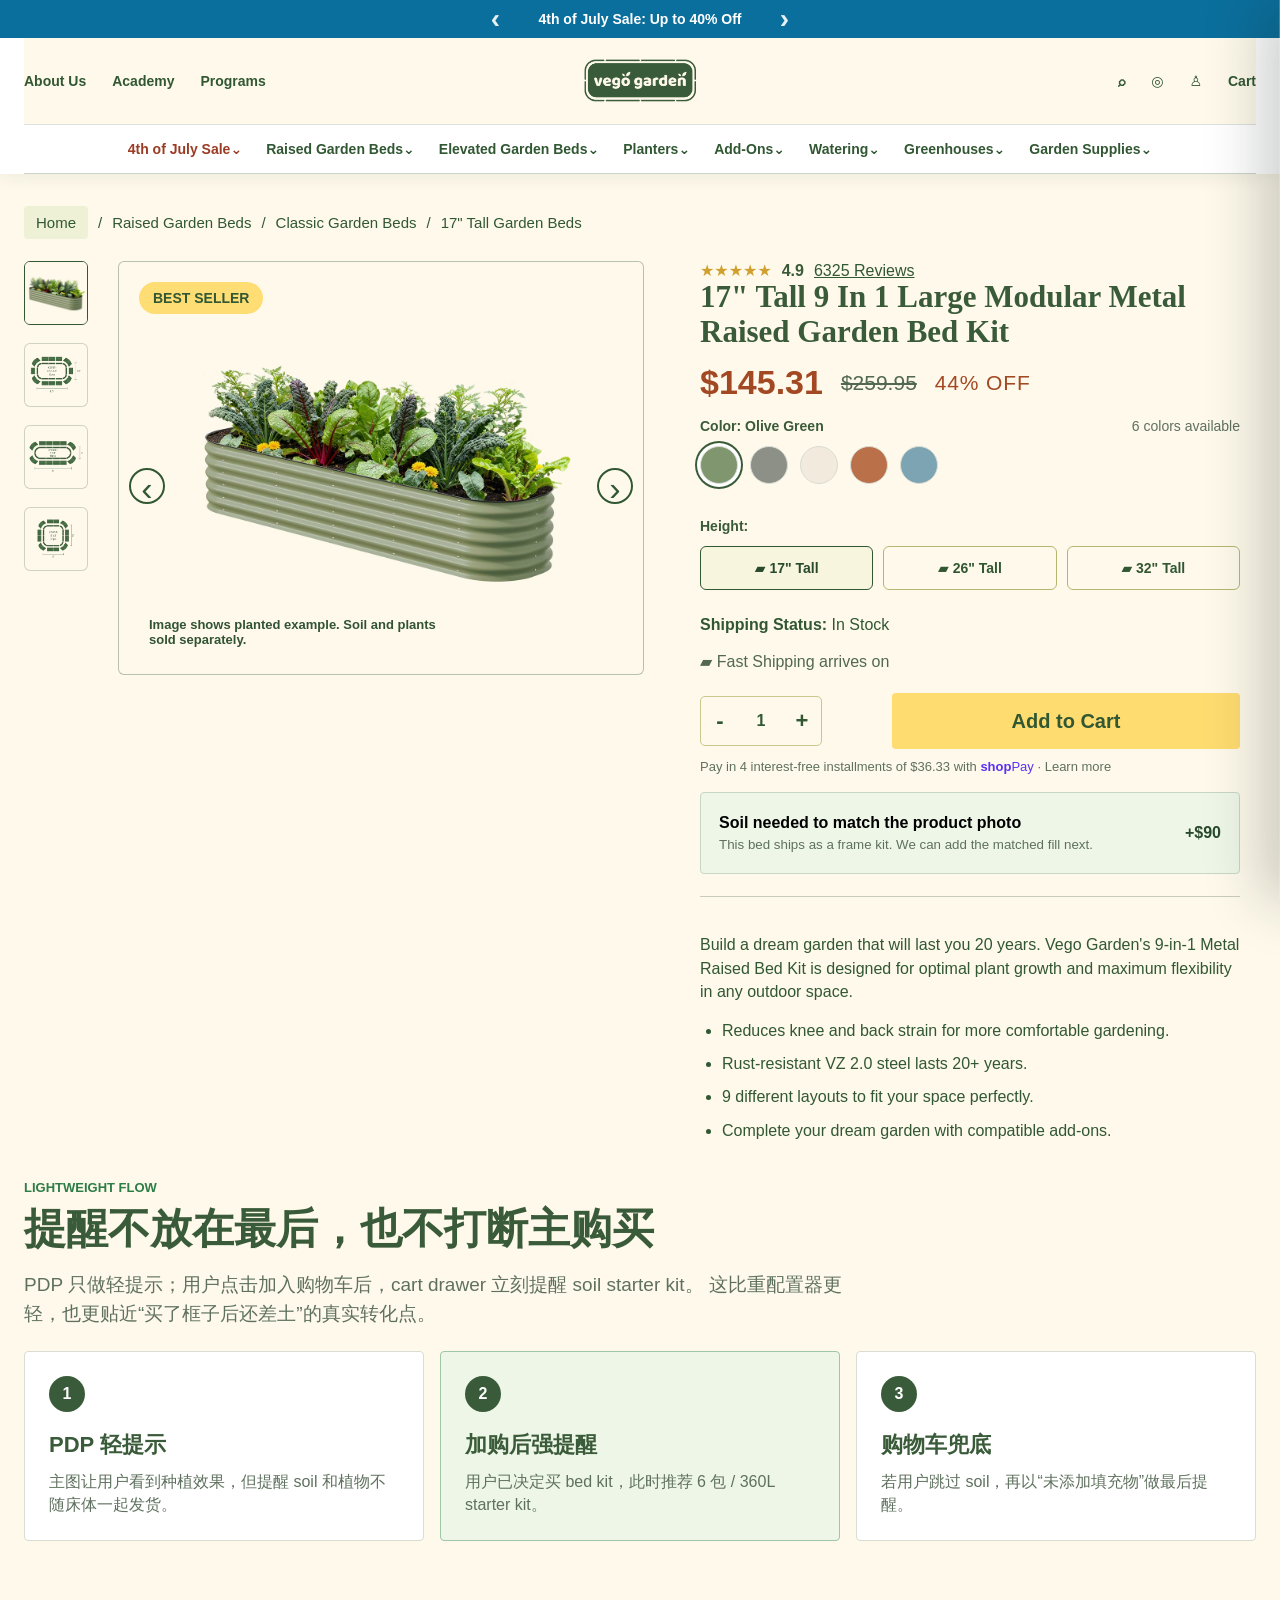
==== demo/index.html @ 659966dc "Add cart soil addon demo" ====
<!doctype html>
<html lang="zh-CN">
  <head>
    <meta charset="UTF-8" />
    <meta name="viewport" content="width=device-width, initial-scale=1.0" />
    <title>Garden Bed Setup Builder Demo</title>
    <link rel="stylesheet" href="./styles.css" />
  </head>
  <body>
    <header class="site-header">
      <div class="promo-bar">
        <button aria-label="Previous announcement">‹</button>
        <span>4th of July Sale: Up to 40% Off</span>
        <button aria-label="Next announcement">›</button>
      </div>
      <nav class="utility-nav" aria-label="Utility navigation">
        <div class="utility-links">
          <span>About Us</span>
          <span>Academy</span>
          <span>Programs</span>
        </div>
        <img class="brand-logo" src="./assets/vego-logo.png" alt="Vego Garden" />
        <div class="nav-actions">
          <span>⌕</span>
          <span>◎</span>
          <span>♙</span>
          <span>Cart</span>
        </div>
      </nav>
      <nav class="vego-nav" aria-label="Main navigation">
        <span class="sale-link">4th of July Sale⌄</span>
        <span>Raised Garden Beds⌄</span>
        <span>Elevated Garden Beds⌄</span>
        <span>Planters⌄</span>
        <span>Add-Ons⌄</span>
        <span>Watering⌄</span>
        <span>Greenhouses⌄</span>
        <span>Garden Supplies⌄</span>
      </nav>
    </header>
    <main class="page-shell">
      <div class="breadcrumbs">
        <span>Home</span>
        <span>/</span>
        <span>Raised Garden Beds</span>
        <span>/</span>
        <span>Classic Garden Beds</span>
        <span>/</span>
        <span>17" Tall Garden Beds</span>
      </div>
      <section class="pdp">
        <div class="product-media" aria-label="Garden bed product preview">
          <div class="thumb-column" aria-hidden="true">
            <span class="side-thumb active"><img src="./assets/vego-pdp-main.jpg" alt="" /></span>
            <span class="side-thumb"><img src="./assets/vego-bed-main.png" alt="" /></span>
            <span class="side-thumb"><img src="./assets/vego-bed-thumb-1.png" alt="" /></span>
            <span class="side-thumb"><img src="./assets/vego-bed-thumb-2.png" alt="" /></span>
          </div>
          <div class="media-stage">
            <span class="best-seller">BEST SELLER</span>
            <button class="gallery-arrow left" aria-label="Previous image">‹</button>
            <img class="product-main-image" src="./assets/vego-pdp-main.jpg" alt="Vego Garden 17 inch tall 9 in 1 modular raised garden bed in olive green" />
            <button class="gallery-arrow right" aria-label="Next image">›</button>
            <span class="image-note">Image shows planted example. Soil and plants sold separately.</span>
          </div>
        </div>

        <section class="buy-box" aria-labelledby="product-title">
          <div class="rating-row product-rating">
            <span class="stars" aria-label="4.9 out of 5 stars">★★★★★</span>
            <b>4.9</b>
            <a>6325 Reviews</a>
          </div>
          <h1 id="product-title">17" Tall 9 In 1 Large Modular Metal Raised Garden Bed Kit</h1>
          <div class="price-row">
            <span class="price">$145.31</span>
            <span class="compare-price">$259.95</span>
            <span class="discount">44% OFF</span>
          </div>
          <div class="option-block">
            <div class="option-title">
              <strong>Color: Olive Green</strong>
              <span>6 colors available</span>
            </div>
          </div>
          <div class="variant-row" aria-label="Color options">
            <button class="swatch swatch-sage active" aria-label="Olive Green selected"></button>
            <button class="swatch swatch-gray" aria-label="Modern Gray"></button>
            <button class="swatch swatch-white" aria-label="Pearl White"></button>
            <button class="swatch swatch-terracotta" aria-label="Terra Cotta"></button>
            <button class="swatch swatch-blue" aria-label="Sky Blue"></button>
          </div>
          <div class="option-block">
            <div class="option-title">
              <strong>Height:</strong>
            </div>
            <div class="config-strip">
              <button class="config-choice active">▰ 17" Tall</button>
              <button class="config-choice">▰ 26" Tall</button>
              <button class="config-choice">▰ 32" Tall</button>
            </div>
          </div>
          <div class="ship-status"><strong>Shipping Status:</strong> In Stock</div>
          <div class="ship-line">▰ Fast Shipping arrives on</div>
          <div class="cart-row">
            <div class="qty-stepper" aria-label="Quantity">
              <button>-</button><span>1</span><button>+</button>
            </div>
            <button class="primary-action" id="addGardenBed">Add to Cart</button>
          </div>
          <p class="pay-note">Pay in 4 interest-free installments of $36.33 with <strong>shop</strong><span>Pay</span> · Learn more</p>
          <button class="setup-teaser" id="jumpToBuilder">
            <span>
              <strong>Soil needed to match the product photo</strong>
              <small>This bed ships as a frame kit. We can add the matched fill next.</small>
            </span>
            <span class="teaser-price">+$90</span>
          </button>
          <div class="product-copy">
            <p>Build a dream garden that will last you 20 years. Vego Garden's 9-in-1 Metal Raised Bed Kit is designed for optimal plant growth and maximum flexibility in any outdoor space.</p>
            <ul>
              <li>Reduces knee and back strain for more comfortable gardening.</li>
              <li>Rust-resistant VZ 2.0 steel lasts 20+ years.</li>
              <li>9 different layouts to fit your space perfectly.</li>
              <li>Complete your dream garden with compatible add-ons.</li>
            </ul>
          </div>
        </section>
      </section>

      <section class="builder compact-story" aria-labelledby="builder-title">
        <div class="builder-copy">
          <p class="eyebrow">Lightweight flow</p>
          <h2 id="builder-title">提醒不放在最后，也不打断主购买</h2>
          <p>
            PDP 只做轻提示；用户点击加入购物车后，cart drawer 立刻提醒 soil starter kit。
            这比重配置器更轻，也更贴近“买了框子后还差土”的真实转化点。
          </p>
        </div>

        <div class="journey-grid">
          <article class="journey-card">
            <span>1</span>
            <strong>PDP 轻提示</strong>
            <p>主图让用户看到种植效果，但提醒 soil 和植物不随床体一起发货。</p>
          </article>
          <article class="journey-card strong">
            <span>2</span>
            <strong>加购后强提醒</strong>
            <p>用户已决定买 bed kit，此时推荐 6 包 / 360L starter kit。</p>
          </article>
          <article class="journey-card">
            <span>3</span>
            <strong>购物车兜底</strong>
            <p>若用户跳过 soil，再以“未添加填充物”做最后提醒。</p>
          </article>
        </div>
      </section>
    </main>

    <div class="drawer-backdrop" id="drawerBackdrop" hidden></div>
    <aside class="cart-drawer" id="cartDrawer" aria-label="Cart drawer" aria-hidden="true">
      <div class="drawer-header">
        <h2 id="cartTitle">Your Cart (1)</h2>
        <button class="icon-button" id="closeDrawer" aria-label="Close cart drawer">×</button>
      </div>

      <div class="cart-offer">Limited-Time Offer: <u>Prime Day Prices, No Membership Required.</u></div>

      <div class="cart-layout">
        <div class="cart-main">
          <div class="drawer-item">
            <div class="mini-bed" aria-hidden="true">
              <img src="./assets/vego-pdp-main.jpg" alt="" />
            </div>
            <div class="drawer-item-copy">
              <strong>17" Tall 9 In 1 Large Modular Metal Raised Garden Bed Kit</strong>
              <small><b>Color:</b> Olive Green</small>
              <div class="mini-qty" aria-label="Quantity">
                <button>-</button><span>1</span><button>+</button>
              </div>
              <p>In Stock</p>
              <p>4th of July Sale Saving: $114.64</p>
            </div>
            <div class="cart-price">
              <del>$259.95</del>
              <b>$145.31</b>
            </div>
          </div>

          <section class="soil-reco" id="soilReco">
            <div class="soil-card-head">
              <div>
                <p class="reco-kicker">Recommended add-on</p>
                <h3>Add matched soil?</h3>
                <small id="soilSubtitle">Calculated for this bed size</small>
              </div>
              <strong class="soil-head-price">$90</strong>
              <label class="switch" aria-label="Include soil starter kit">
                <input type="checkbox" id="soilToggle" checked />
                <span></span>
              </label>
            </div>

            <div class="soil-card-body">
              <div class="calc-line">
                <span>Calculated for this bed</span>
                <strong>350L</strong>
              </div>
              <div class="mix-label">
                <span>50/50 mix</span>
                <span>compost + substrate</span>
              </div>
              <div class="mix-bar" aria-label="50 percent compost and 50 percent substrate">
                <span>Compost 175L</span>
                <span>Substrate 175L</span>
              </div>

              <div class="package-grid">
                <div class="package-row">
                  <span class="bag-icon compost"></span>
                  <div>
                    <strong>3 × compost 60L</strong>
                    <small>180L packed volume</small>
                  </div>
                </div>
                <div class="package-row">
                  <span class="bag-icon substrate"></span>
                  <div>
                    <strong>3 × substrate 60L</strong>
                    <small>180L packed volume</small>
                  </div>
                </div>
              </div>

              <div class="buffer-note">
                <span>+10L buffer</span>
                <small>Minimum package size gives a little extra fill</small>
              </div>

              <div class="soil-kit">
                <div>
                  <strong>Soil Starter Kit</strong>
                  <small>6 bags / 360L total</small>
                </div>
                <span>$90</span>
              </div>
            </div>
          </section>

          <section class="soil-added" id="soilAdded" hidden>
            <div>
              <strong>Soil Starter Kit added</strong>
              <p>6 matched fill bags added to cart.</p>
            </div>
            <button class="remove-button" id="removeSoilKit">Remove</button>
          </section>

          <section class="soil-skipped" id="soilSkipped" hidden>
            <div>
              <strong>Soil recommendation hidden</strong>
              <p>You can continue with the bed kit only.</p>
            </div>
            <button class="remove-button" id="showSoilReco">Show again</button>
          </section>

          <div class="cart-summary-lines">
            <div class="cart-line">
              <span>Subtotal:</span>
              <strong id="drawerSubtotal">$235.31</strong>
            </div>
            <div class="cart-line">
              <span>Shipping:</span>
              <strong>Free</strong>
            </div>
            <div class="discount-row">
              <span>Discount Code</span>
              <button>Apply</button>
            </div>
            <button class="notes-button">Add Order Notes +</button>
          </div>

          <div class="drawer-spacer"></div>

          <div class="drawer-bottom">
            <div>
              <strong>EST. TOTAL</strong>
              <span id="drawerTotal">$235.31</span>
            </div>
            <p id="savingText">Saving $114.64</p>
            <button class="checkout-button" id="checkoutButton">Check Out</button>
          </div>
        </div>

        <aside class="cart-recs" aria-label="Recommended products">
          <div class="cart-recs-header">
            <h3>You May Also Like</h3>
            <button>Change ↻</button>
          </div>
          <article class="rec-card">
            <img src="./assets/vego-pdp-main.jpg" alt="" />
            <div>
              <strong>Vego Irrigation Kit</strong>
              <p><b>Size</b> <span>Small⌄</span></p>
              <p>In Stock</p>
              <button><span>$89.95</span><b>Add</b></button>
            </div>
          </article>
          <article class="rec-card">
            <img src="./assets/vego-bed-thumb-1.png" alt="" />
            <div>
              <strong>Clamp Set for Irrigation Kit</strong>
              <p>In Stock (Ships in 2 weeks)</p>
              <button><span>$19.95</span><b>Add</b></button>
            </div>
          </article>
          <article class="rec-card">
            <img src="./assets/vego-bed-thumb-2.png" alt="" />
            <div>
              <strong>Mesh Cover System</strong>
              <p><b>Bed Configuration</b> <span>3.5'W x 3.5'L⌄</span></p>
              <p>In Stock</p>
              <button><span>$84.95</span><b>Add</b></button>
            </div>
          </article>
          <div class="cart-trust-row">
            <span>Free Shipping<br />Over $99</span>
            <span>Carbon<br />Neutral</span>
            <span>Loyalty<br />Program</span>
            <span>100-Day<br />Return Policy</span>
          </div>
        </aside>
      </div>
    </aside>

    <script src="./script.js"></script>
  </body>
</html>
---- demo/styles.css ----
@font-face {
  font-family: "moret";
  src: url("https://www.vegogarden.com/cdn/shop/files/Moret-Regular_7c007790-fe21-4a30-92bb-b449724295a3.otf?v=1747879312") format("opentype");
  font-display: swap;
  font-style: normal;
  font-weight: 400;
}

@font-face {
  font-family: "Manrope";
  src: url("https://cdn.shopifycdn.net/s/files/1/0286/2271/6963/files/manrope-regular-6.otf?v=1675323598") format("opentype");
  font-display: swap;
  font-style: normal;
  font-weight: 400;
}

@font-face {
  font-family: "Manrope";
  src: url("https://cdn.shopifycdn.net/s/files/1/0286/2271/6963/files/manrope-semibold-7.otf?v=1675323598") format("opentype");
  font-display: swap;
  font-style: normal;
  font-weight: 600;
}

@font-face {
  font-family: "Manrope";
  src: url("https://cdn.shopifycdn.net/s/files/1/0286/2271/6963/files/manrope-bold-2.otf?v=1675323598") format("opentype");
  font-display: swap;
  font-style: normal;
  font-weight: 700;
}

@font-face {
  font-family: "Manrope";
  src: url("https://cdn.shopifycdn.net/s/files/1/0286/2271/6963/files/manrope-extrabold-3.otf?v=1675323598") format("opentype");
  font-display: swap;
  font-style: normal;
  font-weight: 800;
}

:root {
  --bg: #fef9eb;
  --ink: #3a5b39;
  --muted: #5f715e;
  --line: #d9ddd3;
  --green: #3a5b39;
  --green-dark: #29492b;
  --mint: #eef6e8;
  --soil: #8a684c;
  --soil-light: #c49a52;
  --clay: #ba7049;
  --blue: #3f8fc8;
  --gold: #d0a02e;
  --white: #fff;
  --shadow: 0 18px 50px rgba(31, 45, 35, 0.1);
  --vego-serif: "moret", Georgia, "Times New Roman", Times, serif;
  --vego-sans: "Manrope", "Helvetica Neue", Arial, ui-sans-serif, system-ui, -apple-system, BlinkMacSystemFont, "Segoe UI", sans-serif;
  font-family: var(--vego-sans);
}

* {
  box-sizing: border-box;
}

body {
  margin: 0;
  color: var(--ink);
  background: var(--bg);
}

button,
input {
  font: inherit;
}

button {
  cursor: pointer;
}

.site-header {
  position: sticky;
  top: 0;
  z-index: 10;
  background: var(--white);
  box-shadow: 0 2px 18px rgba(31, 45, 35, 0.08);
}

.promo-bar {
  display: flex;
  place-items: center;
  justify-content: center;
  gap: 28px;
  min-height: 38px;
  color: var(--white);
  background: #315733;
  font-size: 14px;
  font-weight: 800;
}

.promo-bar button {
  display: grid;
  place-items: center;
  width: 30px;
  height: 30px;
  border: 0;
  color: rgba(255, 255, 255, 0.9);
  background: transparent;
  font-size: 28px;
  line-height: 1;
}

.vego-nav {
  display: grid;
  grid-template-columns: 140px 1fr auto;
  gap: 28px;
  align-items: center;
  width: min(1280px, calc(100vw - 48px));
  min-height: 72px;
  margin: 0 auto;
}

.brand-logo {
  width: 108px;
  height: auto;
  display: block;
}

.nav-links,
.nav-actions {
  display: flex;
  align-items: center;
  gap: 24px;
  color: #32453a;
  font-size: 14px;
  font-weight: 800;
}

.sale-link {
  color: #9b3b24;
}

.nav-actions {
  justify-content: flex-end;
  color: var(--muted);
}

.page-shell {
  width: min(1200px, calc(100vw - 40px));
  margin: 0 auto;
  padding: 32px 0 56px;
}

.pdp {
  display: grid;
  grid-template-columns: minmax(420px, 1.05fr) minmax(360px, 0.95fr);
  gap: 34px;
  align-items: stretch;
  min-height: 600px;
}

.product-media,
.buy-box,
.scene-panel,
.config-panel {
  background: var(--white);
  border: 1px solid var(--line);
  border-radius: 8px;
  box-shadow: none;
}

.product-media {
  padding: 22px;
}

.media-stage {
  position: relative;
  display: grid;
  place-items: center;
  min-height: 500px;
  border-radius: 6px;
  background: #f8f2e4;
  overflow: hidden;
}

.product-main-image {
  width: 100%;
  height: 100%;
  max-height: 500px;
  object-fit: contain;
}

.image-note {
  position: absolute;
  left: 18px;
  bottom: 18px;
  max-width: 340px;
  padding: 9px 12px;
  border-radius: 999px;
  color: #315334;
  background: rgba(255, 250, 237, 0.88);
  font-size: 13px;
  font-weight: 800;
}

.thumb-row {
  display: grid;
  grid-template-columns: repeat(4, 1fr);
  gap: 10px;
  margin-top: 16px;
}

.thumb {
  display: grid;
  place-items: center;
  height: 64px;
  border-radius: 6px;
  border: 1px solid var(--line);
  background: #f7f2e7;
  overflow: hidden;
}

.thumb img {
  width: 100%;
  height: 100%;
  object-fit: contain;
}

.thumb.active {
  border-color: var(--green);
  box-shadow: inset 0 0 0 2px var(--green);
}

.buy-box {
  padding: 34px;
}

.eyebrow {
  margin: 0 0 12px;
  color: #2d7d46;
  font-size: 13px;
  font-weight: 800;
  letter-spacing: 0;
  text-transform: uppercase;
}

h1,
h2 {
  margin: 0;
  letter-spacing: 0;
  line-height: 1.05;
}

h1 {
  font-size: 38px;
}

h2 {
  font-size: 42px;
}

.subtitle {
  margin: 18px 0 20px;
  color: #526851;
  font-size: 19px;
  line-height: 1.45;
}

.rating-row,
.price-row {
  display: flex;
  align-items: center;
  justify-content: space-between;
  gap: 18px;
  padding: 16px 0;
  border-top: 1px solid var(--line);
}

.stars {
  color: var(--gold);
  letter-spacing: 0;
}

.price {
  font-size: 34px;
  font-weight: 800;
  color: #203821;
}

.delivery {
  color: var(--muted);
}

.variant-row {
  display: flex;
  gap: 12px;
  padding: 12px 0 18px;
}

.option-block {
  padding: 16px 0 0;
  border-top: 1px solid var(--line);
}

.option-title {
  display: flex;
  justify-content: space-between;
  gap: 14px;
  color: var(--muted);
  font-size: 14px;
}

.option-title strong {
  color: var(--ink);
}

.config-strip {
  display: grid;
  grid-template-columns: repeat(3, 1fr);
  gap: 10px;
  padding: 12px 0 18px;
}

.config-choice {
  min-height: 44px;
  border: 1px solid var(--line);
  border-radius: 6px;
  color: var(--muted);
  background: var(--white);
  font-size: 14px;
  font-weight: 800;
}

.config-choice.active {
  border-color: var(--green);
  color: var(--green-dark);
  background: var(--mint);
}

.swatch {
  width: 38px;
  height: 38px;
  border: 1px solid var(--line);
  border-radius: 50%;
  background: var(--clay);
}

.swatch.active {
  box-shadow: 0 0 0 3px var(--white), 0 0 0 5px var(--green);
}

.swatch-sage {
  background: #80966f;
}

.swatch-gray {
  background: #8d9086;
}

.swatch-white {
  background: #f2eadc;
}

.swatch-blue {
  background: #7da4b3;
}

.swatch-charcoal {
  background: #313d39;
}

.pdp-actions {
  display: block;
  margin-top: 10px;
}

.primary-action,
.cart-button {
  min-height: 56px;
  border: 0;
  border-radius: 4px;
  color: var(--white);
  background: var(--green);
  font-weight: 800;
}

.primary-action {
  width: 100%;
  text-transform: uppercase;
  letter-spacing: 0.02em;
}

.primary-action:hover,
.cart-button:hover {
  background: var(--green-dark);
}

.shop-pay-button {
  width: 100%;
  min-height: 56px;
  margin-top: 12px;
  border: 0;
  border-radius: 4px;
  color: #ffffff;
  background: #5a31f4;
  font-size: 18px;
  font-weight: 700;
}

.shop-pay-button strong {
  margin-left: 5px;
  font-size: 21px;
  letter-spacing: -0.02em;
}

.shop-pay-button span {
  margin-left: 2px;
}

.pay-note {
  margin: 10px 0 0;
  color: var(--muted);
  font-size: 13px;
  text-align: center;
}

.setup-teaser {
  display: flex;
  align-items: center;
  justify-content: space-between;
  width: 100%;
  min-height: 82px;
  margin-top: 18px;
  padding: 16px 18px;
  border: 1px solid #c8d7c3;
  border-radius: 4px;
  text-align: left;
  background: var(--mint);
}

.setup-teaser strong,
.setup-teaser small {
  display: block;
}

.setup-teaser small {
  margin-top: 5px;
  color: var(--muted);
}

.teaser-price {
  color: var(--green-dark);
  font-weight: 800;
}

.builder {
  margin-top: 38px;
}

.compact-story {
  padding-bottom: 16px;
}

.builder-copy {
  width: min(820px, 100%);
  margin-bottom: 22px;
}

.builder-copy p:not(.eyebrow) {
  color: var(--muted);
  font-size: 19px;
  line-height: 1.55;
}

.builder-grid {
  display: grid;
  grid-template-columns: minmax(500px, 1.2fr) minmax(360px, 0.8fr);
  gap: 22px;
}

.journey-grid {
  display: grid;
  grid-template-columns: repeat(3, 1fr);
  gap: 16px;
}

.journey-card {
  min-height: 178px;
  padding: 24px;
  border: 1px solid var(--line);
  border-radius: 4px;
  background: var(--white);
  box-shadow: none;
}

.journey-card.strong {
  border-color: #9fc6a7;
  background: var(--mint);
}

.journey-card span {
  display: inline-grid;
  place-items: center;
  width: 36px;
  height: 36px;
  margin-bottom: 18px;
  border-radius: 50%;
  color: var(--white);
  background: var(--green);
  font-weight: 900;
}

.journey-card strong {
  display: block;
  font-size: 22px;
}

.journey-card p {
  margin: 10px 0 0;
  color: var(--muted);
  font-size: 16px;
  line-height: 1.45;
}

.scene-panel {
  padding: 20px;
}

.scene-toolbar,
.scene-status {
  display: flex;
  align-items: center;
  justify-content: space-between;
  gap: 16px;
}

.scene-label {
  margin: 0 0 4px;
  color: var(--muted);
  font-size: 13px;
  font-weight: 800;
  text-transform: uppercase;
}

.scene-toolbar strong {
  font-size: 24px;
}

.capacity-pill {
  display: inline-flex;
  align-items: center;
  min-height: 34px;
  padding: 0 14px;
  border-radius: 999px;
  color: var(--green-dark);
  background: var(--mint);
  font-weight: 800;
}

.scene {
  position: relative;
  height: 420px;
  margin-top: 18px;
  overflow: hidden;
  border: 1px solid var(--line);
  border-radius: 8px;
  background:
    linear-gradient(180deg, #dcefe5 0%, #eef5e9 45%, #e4decf 45%, #cbbf9e 100%);
}

.sky-band {
  position: absolute;
  inset: 0;
  background:
    radial-gradient(circle at 74% 24%, rgba(255, 255, 255, 0.9) 0 58px, transparent 60px),
    linear-gradient(180deg, rgba(255, 255, 255, 0.2), transparent);
}

.bed {
  position: absolute;
  left: 15%;
  right: 15%;
  bottom: 74px;
  height: 168px;
  transform: perspective(900px) rotateX(54deg);
  transform-origin: 50% 100%;
}

.bed-back,
.bed-front,
.bed-side,
.bed-lip,
.soil-fill {
  position: absolute;
}

.bed-back {
  left: 8%;
  right: 8%;
  top: 0;
  height: 42px;
  background: #9d5d35;
  border-radius: 6px 6px 2px 2px;
}

.bed-front {
  left: 0;
  right: 0;
  bottom: 0;
  height: 76px;
  background: linear-gradient(180deg, #c47443, #904f2d);
  border-radius: 3px 3px 8px 8px;
  box-shadow: inset 0 12px 0 rgba(255, 255, 255, 0.13);
}

.bed-side {
  top: 36px;
  bottom: 28px;
  width: 74px;
  background: linear-gradient(180deg, #ae673c, #7b4329);
}

.bed-side.left {
  left: 0;
  transform: skewY(-16deg);
  transform-origin: left bottom;
}

.bed-side.right {
  right: 0;
  transform: skewY(16deg);
  transform-origin: right bottom;
}

.bed-lip {
  left: 8%;
  right: 8%;
  top: 32px;
  height: 18px;
  background: #d29255;
  border-radius: 999px;
}

.soil-fill {
  left: 10%;
  right: 10%;
  top: 46px;
  height: 64px;
  opacity: 0;
  transform: scaleY(0.3);
  transform-origin: bottom;
  border-radius: 50%;
  background:
    radial-gradient(circle at 22% 38%, rgba(255, 255, 255, 0.16) 0 6px, transparent 7px),
    radial-gradient(circle at 66% 56%, rgba(255, 255, 255, 0.14) 0 5px, transparent 6px),
    repeating-linear-gradient(135deg, #76543b 0 16px, #8f6b47 16px 30px);
  transition: opacity 240ms ease, transform 420ms ease;
}

.scene.has-soil .soil-fill {
  opacity: 1;
  transform: scaleY(1);
}

.irrigation {
  position: absolute;
  left: 20%;
  right: 20%;
  bottom: 205px;
  height: 72px;
  opacity: 0;
  transform: translateY(12px);
  transition: opacity 220ms ease, transform 320ms ease;
}

.scene.has-irrigation .irrigation {
  opacity: 1;
  transform: translateY(0);
}

.main-pipe,
.pipe {
  position: absolute;
  height: 7px;
  border-radius: 999px;
  background: #2d6f93;
  box-shadow: inset 0 -2px 0 rgba(0, 0, 0, 0.16);
}

.main-pipe {
  left: 2%;
  right: 2%;
  top: 28px;
}

.pipe {
  width: 7px;
  height: 54px;
  top: 7px;
}

.pipe-a { left: 22%; }
.pipe-b { left: 49%; }
.pipe-c { left: 76%; }

.water-drop {
  position: absolute;
  width: 9px;
  height: 9px;
  border-radius: 999px;
  background: #58b7e6;
  box-shadow: 0 0 12px rgba(88, 183, 230, 0.8);
  animation: drip 1.7s linear infinite;
}

.drop-1 { left: 17%; top: 28px; animation-delay: 0s; }
.drop-2 { left: 39%; top: 28px; animation-delay: 0.3s; }
.drop-3 { left: 63%; top: 28px; animation-delay: 0.6s; }
.drop-4 { left: 83%; top: 28px; animation-delay: 0.9s; }

@keyframes drip {
  0% { transform: translateY(0) scale(0.6); opacity: 0; }
  20% { opacity: 1; }
  100% { transform: translateY(42px) scale(1); opacity: 0; }
}

.coverage-ring {
  position: absolute;
  left: 20%;
  right: 20%;
  bottom: 132px;
  height: 102px;
  opacity: 0;
  border: 2px dashed rgba(63, 143, 200, 0.7);
  border-radius: 50%;
  animation: pulse 2.4s ease-in-out infinite;
}

.scene.has-irrigation .coverage-ring {
  opacity: 1;
}

@keyframes pulse {
  0%, 100% { transform: scale(0.96); opacity: 0.35; }
  50% { transform: scale(1.03); opacity: 0.75; }
}

.cover {
  position: absolute;
  left: 22%;
  right: 22%;
  bottom: 182px;
  height: 190px;
  opacity: 0;
  transform: translateY(18px);
  transition: opacity 220ms ease, transform 320ms ease;
  border: 4px solid rgba(80, 112, 91, 0.52);
  border-bottom: 0;
  border-radius: 48% 48% 0 0;
  background: linear-gradient(180deg, rgba(232, 246, 236, 0.55), rgba(232, 246, 236, 0.18));
  backdrop-filter: blur(1px);
}

.cover span {
  position: absolute;
  left: 50%;
  top: 0;
  bottom: 0;
  width: 4px;
  background: rgba(80, 112, 91, 0.45);
}

.scene.has-cover .cover {
  opacity: 1;
  transform: translateY(0);
}

.trellis {
  position: absolute;
  left: 24%;
  right: 24%;
  bottom: 246px;
  height: 142px;
  opacity: 0;
  transform: translateY(20px);
  transition: opacity 220ms ease, transform 320ms ease;
}

.trellis::before,
.trellis::after {
  content: "";
  position: absolute;
  inset: auto 0 0;
  height: 6px;
  background: #6b4f35;
  border-radius: 999px;
}

.trellis::before {
  bottom: 52px;
}

.trellis i {
  position: absolute;
  bottom: 0;
  width: 7px;
  height: 140px;
  border-radius: 999px;
  background: #78583a;
}

.trellis i:nth-child(1) { left: 6%; }
.trellis i:nth-child(2) { left: 36%; }
.trellis i:nth-child(3) { right: 36%; }
.trellis i:nth-child(4) { right: 6%; }

.scene.has-trellis .trellis {
  opacity: 1;
  transform: translateY(0);
}

.plant-row {
  position: absolute;
  display: flex;
  gap: 38px;
  opacity: 0;
  transform: translateY(12px);
  transition: opacity 220ms ease, transform 320ms ease;
}

.scene.has-soil .plant-row {
  opacity: 1;
  transform: translateY(0);
}

.plant-row-back {
  left: 28%;
  bottom: 222px;
}

.plant-row-front {
  left: 33%;
  bottom: 172px;
}

.plant-row span {
  position: relative;
  width: 11px;
  height: 44px;
  border-radius: 999px;
  background: #387a3b;
}

.plant-row span::before,
.plant-row span::after {
  content: "";
  position: absolute;
  top: 8px;
  width: 24px;
  height: 14px;
  border-radius: 100% 0 100% 0;
  background: #4f9a50;
}

.plant-row span::before {
  right: 5px;
  transform: rotate(-24deg);
}

.plant-row span::after {
  left: 5px;
  transform: rotate(24deg) scaleX(-1);
}

.scene-status {
  min-height: 56px;
  padding-top: 14px;
  color: var(--muted);
  font-size: 15px;
}

.scene-status > div {
  display: flex;
  align-items: center;
  gap: 8px;
}

.status-dot {
  width: 9px;
  height: 9px;
  border-radius: 50%;
  background: var(--green);
}

.config-panel {
  padding: 18px;
}

.preset-tabs {
  display: grid;
  grid-template-columns: repeat(3, 1fr);
  gap: 8px;
  margin-bottom: 14px;
}

.preset {
  min-height: 44px;
  border: 1px solid var(--line);
  border-radius: 6px;
  color: var(--muted);
  background: var(--white);
  font-size: 14px;
  font-weight: 800;
}

.preset.active {
  border-color: var(--green);
  color: var(--green-dark);
  background: var(--mint);
}

.addon-list {
  display: grid;
  gap: 10px;
}

.addon-item {
  display: grid;
  grid-template-columns: 22px 1fr auto;
  gap: 12px;
  align-items: center;
  min-height: 86px;
  padding: 14px;
  border: 1px solid var(--line);
  border-radius: 8px;
  background: var(--white);
}

.addon-item:has(input:checked) {
  border-color: #a8caae;
  background: #f4faf3;
}

.addon-item input {
  width: 18px;
  height: 18px;
  accent-color: var(--green);
}

.addon-main strong,
.addon-main small {
  display: block;
}

.addon-main strong {
  font-size: 17px;
}

.addon-main small {
  margin-top: 5px;
  color: var(--muted);
  font-size: 13px;
  line-height: 1.35;
}

.addon-price {
  font-weight: 800;
}

.summary {
  display: grid;
  gap: 10px;
  margin: 16px 0;
  padding: 14px;
  border: 1px solid var(--line);
  border-radius: 8px;
  background: #fbfaf6;
}

.summary > div {
  display: flex;
  justify-content: space-between;
  gap: 16px;
}

.summary span {
  color: var(--muted);
}

.summary-total {
  padding-top: 10px;
  border-top: 1px solid var(--line);
}

.cart-button {
  width: 100%;
}

.link-button {
  width: 100%;
  min-height: 44px;
  margin-top: 8px;
  border: 0;
  color: var(--muted);
  background: transparent;
  font-weight: 700;
}

.drawer-backdrop {
  position: fixed;
  inset: 0;
  z-index: 20;
  background: rgba(18, 28, 22, 0.38);
}

.cart-drawer {
  position: fixed;
  top: 0;
  right: 0;
  z-index: 21;
  width: min(720px, 46vw);
  height: 100vh;
  padding: 0;
  overflow: hidden;
  color: #315733;
  background: #fff9e8;
  box-shadow: -18px 0 54px rgba(24, 35, 28, 0.22);
  font-family: var(--vego-sans);
  transform: translateX(100%);
  transition: transform 220ms ease;
}

.cart-drawer.open {
  transform: translateX(0);
}

.drawer-header {
  display: flex;
  align-items: center;
  justify-content: space-between;
  gap: 24px;
  min-height: 64px;
  padding: 0 22px;
  border-bottom: 1px solid #315733;
  background: #fff9e8;
}

.drawer-header h2 {
  margin: 0;
  color: #315733;
  font-family: var(--vego-serif);
  font-size: 30px;
  font-weight: 700;
  line-height: 1;
}

.icon-button {
  display: grid;
  place-items: center;
  width: 38px;
  height: 38px;
  border: 0;
  border-radius: 0;
  color: #315733;
  background: transparent;
  font-size: 40px;
  line-height: 1;
}

.cart-offer {
  min-height: auto;
  padding: 14px 22px;
  border-right: 0;
  background: #fff1c9;
  color: #456b42;
  font-size: 15px;
  line-height: 1.35;
}

.cart-layout {
  display: grid;
  grid-template-columns: minmax(330px, 1fr) minmax(250px, 0.74fr);
  height: calc(100vh - 112px);
}

.cart-main,
.cart-recs {
  overflow-y: auto;
}

.cart-main {
  position: relative;
  padding: 16px 18px 0;
  border-right: 1px solid #315733;
}

.cart-recs {
  padding: 18px;
}

.drawer-item {
  display: grid;
  grid-template-columns: 84px 1fr auto;
  gap: 14px;
  align-items: start;
  padding: 12px 0 22px;
  border-bottom: 1px solid rgba(49, 87, 51, 0.16);
}

.drawer-item-copy strong {
  display: block;
  max-width: 220px;
  color: #315733;
  font-family: var(--vego-serif);
  font-size: 16px;
  font-weight: 700;
  line-height: 1.35;
}

.drawer-item small,
.drawer-item p,
.soil-kit small {
  display: block;
  margin: 8px 0 0;
  color: #456b42;
  font-size: 14px;
}

.mini-bed {
  width: 84px;
  height: 64px;
  border-radius: 0;
  overflow: hidden;
  background: transparent;
}

.mini-bed img {
  width: 100%;
  height: 100%;
  object-fit: cover;
}

.mini-qty {
  display: inline-grid;
  grid-template-columns: 32px 42px 32px;
  align-items: center;
  height: 34px;
  margin-top: 16px;
  border: 2px solid #bdd280;
  border-radius: 9px;
  overflow: hidden;
  color: #315733;
  font-size: 18px;
}

.mini-qty button {
  height: 100%;
  border: 0;
  color: #315733;
  background: transparent;
  font-size: 22px;
}

.mini-qty span {
  text-align: center;
}

.cart-price {
  display: grid;
  gap: 8px;
  justify-items: end;
  padding-top: 68px;
  color: #315733;
  font-size: 18px;
}

.cart-price del {
  color: #456b42;
}

.soil-reco {
  margin-top: 16px;
  border: 2px solid #d7e2a6;
  border-radius: 14px;
  overflow: hidden;
  background: #fff9e8;
}

.reco-kicker {
  margin: 0 0 4px;
  color: rgba(255, 255, 255, 0.82);
  font-size: 11px;
  font-weight: 900;
  text-transform: uppercase;
  letter-spacing: 0;
}

.soil-card-head {
  display: grid;
  grid-template-columns: 1fr auto auto;
  gap: 12px;
  align-items: center;
  padding: 13px 14px;
  color: var(--white);
  background: #315733;
}

.soil-card-head h3 {
  margin: 0;
  font-family: var(--vego-serif);
  font-size: 18px;
  font-weight: 700;
  color: var(--white);
}

.soil-card-head small {
  display: block;
  margin-top: 4px;
  color: rgba(255, 255, 255, 0.78);
  font-size: 12px;
}

.soil-head-price {
  color: var(--white);
  font-family: var(--vego-sans);
  font-size: 17px;
  font-weight: 800;
}

.switch {
  position: relative;
  display: inline-flex;
  width: 48px;
  height: 28px;
}

.switch input {
  position: absolute;
  opacity: 0;
}

.switch span {
  position: absolute;
  inset: 0;
  border: 2px solid rgba(255, 255, 255, 0.78);
  border-radius: 999px;
  background: rgba(255, 255, 255, 0.42);
  transition: background 180ms ease;
}

.switch span::before {
  content: "";
  position: absolute;
  left: 2px;
  top: 2px;
  width: 22px;
  height: 22px;
  border-radius: 50%;
  background: var(--white);
  box-shadow: 0 1px 4px rgba(0, 0, 0, 0.18);
  transition: transform 180ms ease;
}

.switch input:checked + span {
  border-color: #cbe6bc;
  background: #cbe6bc;
}

.switch input:checked + span::before {
  transform: translateX(20px);
}

.soil-card-body {
  padding: 14px;
}

.soil-reco.soil-off .soil-card-body {
  display: none;
}

.soil-reco.soil-off {
  border-color: #bdd280;
  background: #fff6d7;
  box-shadow: inset 0 0 0 1px rgba(49, 87, 51, 0.04);
}

.soil-reco.soil-off .soil-card-head {
  grid-template-columns: 1fr auto auto;
  padding: 13px 14px;
  color: #315733;
  background: #fff6d7;
}

.soil-reco.soil-off .reco-kicker {
  display: none;
}

.soil-reco.soil-off .soil-card-head h3 {
  color: #315733;
  font-size: 17px;
}

.soil-reco.soil-off .soil-card-head small {
  color: #6c7a45;
}

.soil-reco.soil-off .soil-head-price {
  color: #315733;
  font-size: 17px;
}

.soil-reco.soil-off .switch span {
  border-color: #315733;
  background: #fffef4;
}

.soil-reco.soil-off .switch span::before {
  background: #315733;
  box-shadow: none;
}

.calc-line,
.mix-label {
  display: flex;
  justify-content: space-between;
  gap: 18px;
}

.calc-line {
  align-items: baseline;
  font-size: 16px;
}

.calc-line span,
.mix-label,
.package-row small,
.buffer-note small {
  color: var(--muted);
}

.calc-line strong {
  font-size: 25px;
}

.mix-label {
  margin-top: 12px;
  font-size: 14px;
}

.mix-bar {
  display: grid;
  grid-template-columns: 1fr 1fr;
  margin-top: 8px;
  overflow: hidden;
  border-radius: 7px;
  color: var(--white);
  font-weight: 900;
}

.mix-bar span {
  display: grid;
  place-items: center;
  min-height: 42px;
  padding: 0 8px;
  font-size: 14px;
}

.mix-bar span:first-child {
  background: #c7962f;
}

.mix-bar span:last-child {
  background: #836244;
}

.package-grid {
  display: grid;
  gap: 10px;
  margin-top: 16px;
}

.package-row {
  display: grid;
  grid-template-columns: 42px 1fr;
  gap: 12px;
  align-items: center;
  min-height: 62px;
  padding: 10px 12px;
  border: 1px solid #e0dfd5;
  border-radius: 12px;
  background: rgba(255, 255, 255, 0.82);
}

.package-row strong,
.package-row small {
  display: block;
}

.package-row strong,
.soil-kit strong {
  font-family: var(--vego-sans);
}

.bag-icon {
  position: relative;
  width: 36px;
  height: 36px;
  border-radius: 7px;
  background: #c7962f;
}

.bag-icon::before {
  content: "";
  position: absolute;
  left: 11px;
  top: -5px;
  width: 14px;
  height: 10px;
  border: 3px solid rgba(255, 255, 255, 0.6);
  border-bottom: 0;
  border-radius: 8px 8px 0 0;
}

.bag-icon::after {
  content: "";
  position: absolute;
  left: 13px;
  bottom: 10px;
  width: 10px;
  height: 12px;
  border-radius: 2px;
  background: rgba(255, 255, 255, 0.48);
}

.bag-icon.substrate {
  background: #85644a;
}

.buffer-note {
  margin-top: 12px;
  padding: 12px 14px;
  border-radius: 8px;
  background: #f4e8c7;
}

.buffer-note span,
.buffer-note small {
  display: block;
}

.buffer-note span {
  color: #665035;
  font-weight: 900;
}

.soil-kit {
  grid-template-columns: 1fr auto;
  margin-top: 16px;
  padding: 14px;
  border: 1px solid #c7d9c5;
  border-radius: 12px;
  background: #fffdf4;
}

.soil-kit span {
  color: var(--green-dark);
  font-size: 24px;
  font-weight: 900;
}

.soil-added,
.soil-skipped {
  display: flex;
  align-items: center;
  justify-content: space-between;
  gap: 14px;
  margin-top: 18px;
  padding: 18px;
  border: 1px solid #9fc6a7;
  border-radius: 8px;
  background: var(--mint);
}

.soil-skipped {
  border-color: var(--line);
  background: #fbfaf6;
}

.soil-added strong,
.soil-skipped strong {
  display: block;
  color: var(--green-dark);
  font-size: 20px;
}

.soil-added p,
.soil-skipped p {
  margin: 8px 0 0;
  color: var(--muted);
}

.remove-button {
  min-height: 38px;
  padding: 0 14px;
  border: 1px solid var(--line);
  border-radius: 6px;
  color: var(--muted);
  background: var(--white);
  font-weight: 800;
}

.drawer-spacer {
  min-height: 24px;
}

.drawer-bottom {
  position: sticky;
  bottom: 0;
  z-index: 2;
  margin: 0 -18px;
  padding: 16px 18px 18px;
  background: #c0d184;
}

.cart-line {
  display: flex;
  align-items: baseline;
  justify-content: space-between;
  gap: 18px;
  margin-bottom: 8px;
  color: #315733;
  font-family: var(--vego-sans);
  font-size: 17px;
}

.cart-summary-lines {
  display: grid;
  gap: 18px;
  padding: 34px 0 82px;
}

.discount-row {
  display: grid;
  grid-template-columns: 1fr 92px;
  gap: 12px;
  align-items: end;
  color: rgba(49, 87, 51, 0.42);
  font-size: 15px;
}

.discount-row span {
  padding-bottom: 14px;
  border-bottom: 2px solid #315733;
}

.discount-row button {
  min-height: 40px;
  border: 2px solid #315733;
  border-radius: 8px;
  color: #315733;
  background: transparent;
  font-size: 15px;
  font-weight: 900;
}

.notes-button {
  justify-self: start;
  border: 0;
  color: #315733;
  background: transparent;
  font-size: 15px;
  font-weight: 900;
}

.drawer-bottom > div {
  display: flex;
  align-items: baseline;
  justify-content: space-between;
  gap: 24px;
  color: #315733;
}

.drawer-bottom strong {
  font-family: var(--vego-sans);
  font-size: 21px;
  font-weight: 800;
}

.drawer-bottom span {
  font-family: var(--vego-sans);
  font-size: 24px;
  font-weight: 500;
}

.drawer-bottom p {
  margin: 6px 0 12px;
  color: #b45930;
  font-size: 16px;
  text-align: right;
}

.checkout-button {
  width: 100%;
  min-height: 58px;
  margin-top: 10px;
  border: 0;
  border-radius: 8px;
  color: #315733;
  background: #ffdd80;
  box-shadow: none;
  font-family: var(--vego-sans);
  font-weight: 700;
  font-size: 25px;
}

.checkout-button:hover {
  background: #ffd465;
}

.cart-recs-header {
  display: flex;
  align-items: center;
  justify-content: space-between;
  gap: 20px;
  margin-bottom: 16px;
}

.cart-recs-header h3 {
  margin: 0;
  color: #315733;
  font-family: var(--vego-serif);
  font-size: 21px;
  font-weight: 700;
}

.cart-recs-header button {
  border: 0;
  color: #315733;
  background: transparent;
  font-size: 14px;
  font-weight: 900;
}

.rec-card {
  display: grid;
  grid-template-columns: 84px 1fr;
  gap: 12px;
  align-items: center;
  margin-bottom: 14px;
  padding: 14px;
  border: 2px solid #d7e2a6;
  border-radius: 18px;
  background: #fff9e8;
}

.rec-card img {
  width: 80px;
  height: 76px;
  object-fit: contain;
}

.rec-card strong {
  display: block;
  color: #315733;
  font-family: var(--vego-serif);
  font-size: 15px;
  font-weight: 700;
  line-height: 1.25;
}

.rec-card p {
  margin: 10px 0 0;
  color: #456b42;
  font-size: 14px;
}

.rec-card p span {
  display: inline-flex;
  min-height: 30px;
  margin-left: 10px;
  padding: 0 8px;
  align-items: center;
  border: 2px solid #bdd280;
  border-radius: 8px;
}

.rec-card button {
  display: flex;
  align-items: center;
  justify-content: space-between;
  gap: 18px;
  width: 100%;
  min-height: 42px;
  margin-top: 14px;
  padding: 0 10px;
  border: 0;
  border-radius: 9px;
  color: #315733;
  background: #ffdd80;
}

.rec-card button span {
  font-size: 18px;
}

.rec-card button b {
  display: grid;
  place-items: center;
  min-width: 52px;
  min-height: 28px;
  border-radius: 999px;
  color: #fff9e8;
  background: #315733;
  font-size: 15px;
}

.cart-trust-row {
  display: grid;
  grid-template-columns: repeat(2, 1fr);
  gap: 14px;
  margin-top: 28px;
  color: #315733;
  text-align: center;
  text-decoration: underline;
  font-size: 13px;
  line-height: 1.2;
}

@media (max-width: 980px) {
  .promo-bar {
    min-height: 34px;
    padding: 0 14px;
    font-size: 12px;
    text-align: center;
  }

  .vego-nav {
    grid-template-columns: 1fr auto;
    width: min(100vw - 24px, 680px);
    min-height: 60px;
  }

  .nav-links {
    display: none;
  }

  .nav-actions {
    gap: 14px;
    font-size: 12px;
  }

  .brand-mark {
    font-size: 30px;
  }

  .brand-logo {
    width: 92px;
  }

  .page-shell {
    width: min(100vw - 24px, 680px);
    padding-top: 16px;
  }

  .pdp,
  .builder-grid,
  .journey-grid {
    grid-template-columns: 1fr;
  }

  h1 {
    font-size: 40px;
  }

  h2 {
    font-size: 34px;
  }

  .media-stage {
    min-height: 360px;
  }

  .scene {
    height: 360px;
  }

  .pdp-actions {
    grid-template-columns: 1fr;
  }

  .cart-drawer {
    inset: 0;
    width: 100vw;
    height: 100dvh;
    border-radius: 0;
    transform: translateY(100%);
  }

  .cart-drawer.open {
    transform: translateY(0);
  }

  .drawer-header {
    min-height: 64px;
    padding: 0 18px;
  }

  .drawer-header h2 {
    font-size: 30px;
  }

  .icon-button {
    width: 36px;
    height: 36px;
    font-size: 38px;
  }

  .cart-offer {
    min-height: auto;
    padding: 14px 18px;
    border-right: 0;
    font-size: 15px;
  }

  .cart-layout {
    display: block;
    height: calc(100dvh - 112px);
    overflow-y: auto;
  }

  .cart-main,
  .cart-recs {
    overflow: visible;
  }

  .cart-main {
    padding: 16px 18px 0;
    border-right: 0;
  }

  .drawer-item {
    grid-template-columns: 96px 1fr;
    gap: 14px;
  }

  .mini-bed {
    width: 96px;
    height: 74px;
  }

  .drawer-item-copy strong {
    font-size: 16px;
  }

  .drawer-item small,
  .drawer-item p {
    font-size: 14px;
  }

  .mini-qty {
    grid-template-columns: 34px 42px 34px;
    height: 34px;
    margin-top: 18px;
    font-size: 18px;
  }

  .cart-price {
    grid-column: 2;
    justify-items: start;
    padding-top: 0;
    font-size: 18px;
  }

  .soil-actions {
    grid-template-columns: 1fr;
  }

  .soil-card-head {
    grid-template-columns: 1fr auto auto;
    padding: 13px;
  }

  .soil-card-head h3 {
    font-size: 20px;
  }

  .cart-summary-lines {
    gap: 18px;
    padding: 34px 0 80px;
  }

  .cart-line {
    font-size: 18px;
  }

  .discount-row {
    grid-template-columns: 1fr 96px;
    font-size: 16px;
  }

  .discount-row button {
    min-height: 42px;
    font-size: 16px;
  }

  .drawer-bottom {
    margin: 0 -18px;
    padding: 18px;
  }

  .drawer-bottom strong,
  .drawer-bottom span {
    font-size: 24px;
  }

  .drawer-bottom p {
    font-size: 16px;
  }

  .checkout-button {
    min-height: 62px;
    font-size: 26px;
  }

  .cart-recs {
    padding: 26px 18px 80px;
  }

  .cart-recs-header h3 {
    font-size: 24px;
  }

  .rec-card {
    grid-template-columns: 110px 1fr;
    gap: 16px;
    padding: 18px;
    border-radius: 20px;
  }

  .rec-card img {
    width: 100px;
    height: 96px;
  }

  .rec-card strong,
  .rec-card p {
    font-size: 16px;
  }

  .rec-card button {
    min-height: 52px;
    margin-top: 20px;
    padding: 0 14px;
  }

  .rec-card button span {
    font-size: 20px;
  }

  .rec-card button b {
    min-width: 58px;
    min-height: 32px;
    font-size: 16px;
  }

  .cart-trust-row {
    grid-template-columns: repeat(2, 1fr);
    margin-top: 34px;
    font-size: 16px;
  }
}

@media (prefers-reduced-motion: reduce) {
  *,
  *::before,
  *::after {
    animation-duration: 0.01ms !important;
    animation-iteration-count: 1 !important;
    scroll-behavior: auto !important;
    transition-duration: 0.01ms !important;
  }
}

[hidden] {
  display: none !important;
}

/* Closer Vego PDP pass */
.promo-bar {
  background: #0b6f9d;
}

.utility-nav {
  display: grid;
  grid-template-columns: 1fr auto 1fr;
  align-items: center;
  width: min(1328px, calc(100vw - 48px));
  min-height: 86px;
  margin: 0 auto;
  background: #fef9eb;
}

.utility-links,
.nav-actions {
  display: flex;
  gap: 26px;
  align-items: center;
  color: #315733;
  font-size: 14px;
  font-weight: 700;
}

.nav-actions {
  justify-content: flex-end;
}

.brand-logo {
  width: 112px;
}

.vego-nav {
  display: flex;
  justify-content: center;
  gap: 24px;
  min-height: 50px;
  border-top: 1px solid rgba(58, 91, 57, 0.18);
  border-bottom: 1px solid rgba(58, 91, 57, 0.26);
  color: #315733;
  font-size: 14px;
  font-weight: 700;
}

.page-shell {
  width: min(1328px, calc(100vw - 48px));
}

.breadcrumbs {
  display: flex;
  gap: 10px;
  align-items: center;
  margin-bottom: 22px;
  color: #315733;
  font-size: 15px;
}

.breadcrumbs span:first-child {
  padding: 8px 12px;
  border-radius: 4px;
  background: #eef1d5;
}

.pdp {
  grid-template-columns: minmax(620px, 1fr) minmax(540px, 0.96fr);
  gap: 56px;
  align-items: start;
}

.product-media {
  display: grid;
  grid-template-columns: 76px 1fr;
  gap: 18px;
  padding: 0;
  border: 0;
  background: transparent;
}

.thumb-column {
  display: grid;
  gap: 18px;
  align-content: start;
}

.side-thumb {
  display: grid;
  place-items: center;
  width: 64px;
  height: 64px;
  overflow: hidden;
  border: 1px solid rgba(58, 91, 57, 0.24);
  border-radius: 6px;
  background: #fef9eb;
}

.side-thumb.active {
  border-color: #315733;
}

.side-thumb img {
  width: 100%;
  height: 100%;
  object-fit: contain;
}

.media-stage {
  min-height: 414px;
  border: 1px solid rgba(58, 91, 57, 0.36);
  background: #fef9eb;
}

.product-main-image {
  max-height: 405px;
}

.best-seller {
  position: absolute;
  left: 20px;
  top: 20px;
  z-index: 1;
  padding: 8px 14px;
  border-radius: 999px;
  color: #315733;
  background: #ffdd75;
  font-size: 14px;
  font-weight: 900;
}

.gallery-arrow {
  position: absolute;
  top: 50%;
  z-index: 1;
  display: grid;
  place-items: center;
  width: 36px;
  height: 36px;
  border: 2px solid #315733;
  border-radius: 50%;
  color: #315733;
  background: #fef9eb;
  font-size: 34px;
  line-height: 1;
}

.gallery-arrow.left {
  left: 10px;
}

.gallery-arrow.right {
  right: 10px;
}

.buy-box {
  padding: 0;
  border: 0;
  background: transparent;
}

.product-rating {
  justify-content: flex-start;
  gap: 10px;
  padding: 0;
  border: 0;
}

.product-rating a {
  color: #315733;
  text-decoration: underline;
}

h1 {
  color: #3a5b39;
  font-family: var(--vego-serif);
  font-size: 31px;
  line-height: 1.12;
}

.price-row {
  justify-content: flex-start;
  gap: 18px;
  padding: 14px 0 0;
  border: 0;
}

.price {
  color: #a24923;
}

.compare-price {
  color: #526851;
  font-size: 21px;
  text-decoration: line-through;
}

.discount {
  color: #a24923;
  font-size: 21px;
  letter-spacing: 0.04em;
}

.option-block {
  border-top: 0;
}

.config-choice {
  border-color: #b2b870;
  color: #315733;
  background: #fef9eb;
}

.config-choice.active {
  border-color: #315733;
  background: #f8f5df;
}

.ship-status {
  margin-top: 8px;
  color: #315733;
}

.ship-line {
  margin-top: 18px;
  color: #526851;
}

.cart-row {
  display: grid;
  grid-template-columns: 122px 1fr;
  gap: 70px;
  align-items: center;
  margin-top: 22px;
}

.qty-stepper {
  display: grid;
  grid-template-columns: 38px 1fr 38px;
  align-items: center;
  min-height: 50px;
  border: 1px solid #c9c78c;
  border-radius: 5px;
  color: #315733;
  background: #fef9eb;
  font-weight: 900;
  text-align: center;
}

.qty-stepper button {
  border: 0;
  color: #315733;
  background: transparent;
  font-size: 22px;
}

.primary-action {
  color: #315733;
  background: #ffdc70;
  text-transform: none;
  letter-spacing: 0;
  font-size: 20px;
}

.primary-action:hover {
  background: #f5cc54;
}

.pay-note {
  text-align: left;
}

.pay-note strong,
.pay-note span {
  color: #5a31f4;
}

.product-copy {
  margin-top: 22px;
  padding-top: 20px;
  border-top: 1px solid rgba(58, 91, 57, 0.28);
  color: #315733;
  line-height: 1.45;
}

.product-copy ul {
  display: grid;
  gap: 10px;
  margin: 16px 0 0;
  padding-left: 22px;
}

@media (max-width: 980px) {
  .utility-nav {
    grid-template-columns: 1fr auto;
    width: min(100vw - 24px, 680px);
    min-height: 60px;
  }

  .utility-links,
  .vego-nav {
    display: none;
  }

  .pdp,
  .product-media {
    grid-template-columns: 1fr;
  }

  .thumb-column {
    grid-template-columns: repeat(4, 1fr);
    order: 2;
  }

  .side-thumb {
    width: 100%;
  }

  .cart-row {
    grid-template-columns: 1fr;
    gap: 12px;
  }
}
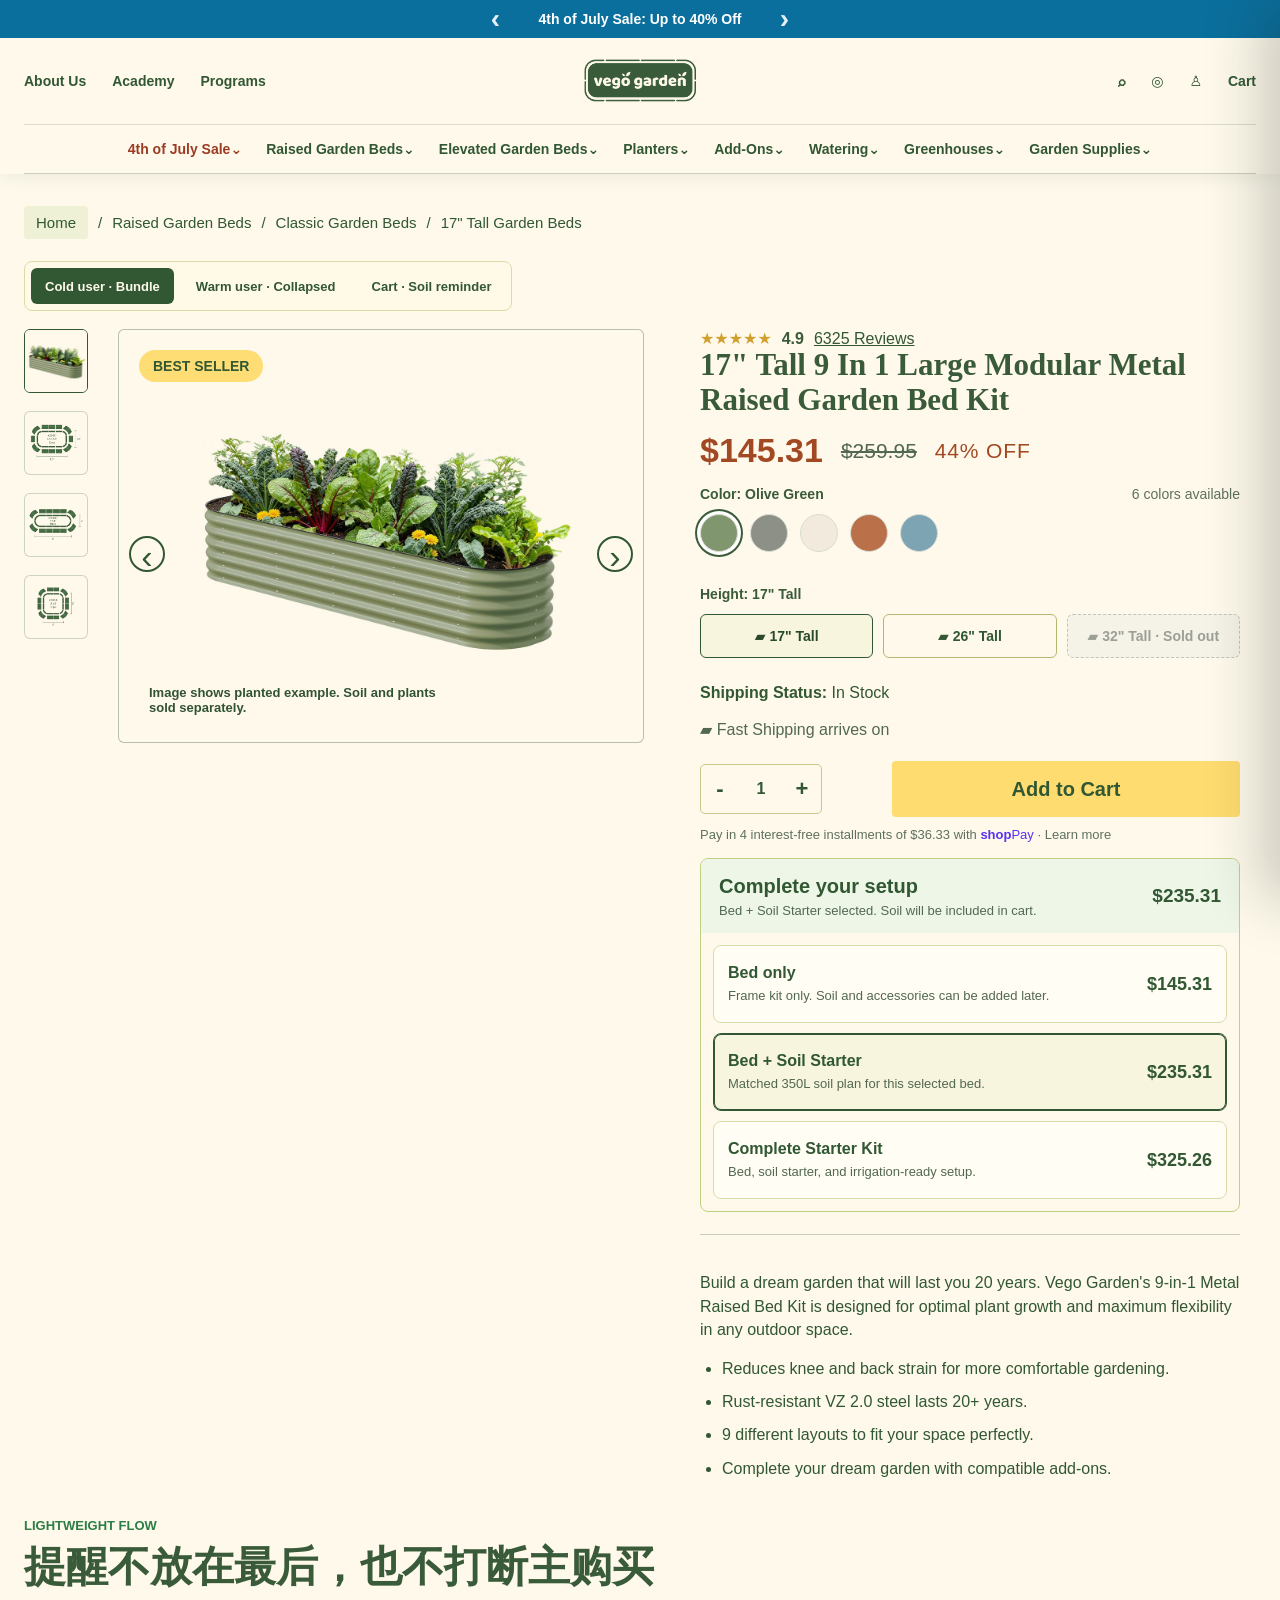
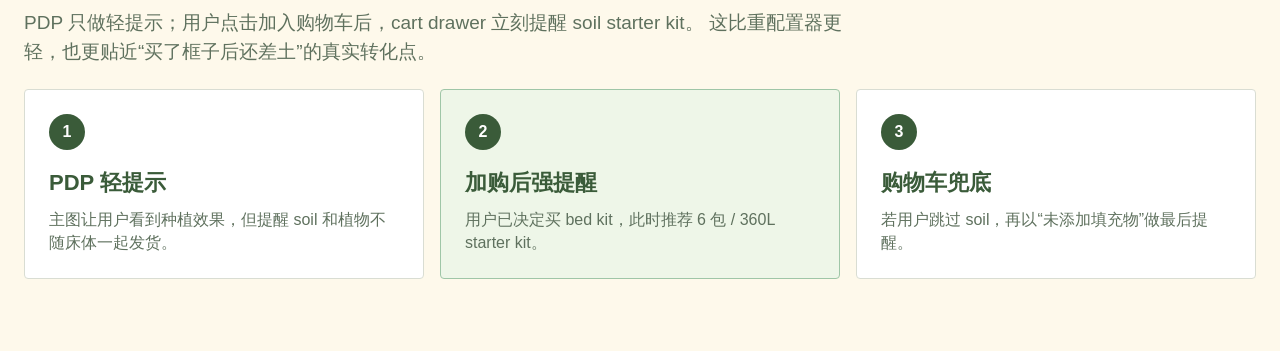
==== commit f5f79997: "Add addon scenario exploration interactions" ====
--- a/demo/index.html
+++ b/demo/index.html
@@ -48,6 +48,11 @@
         <span>/</span>
         <span>17" Tall Garden Beds</span>
       </div>
+      <div class="scenario-switcher" aria-label="Addon recommendation scenario">
+        <button class="active" data-scenario="cold">Cold user · Bundle</button>
+        <button data-scenario="warm">Warm user · Collapsed</button>
+        <button data-scenario="cart">Cart · Soil reminder</button>
+      </div>
       <section class="pdp">
         <div class="product-media" aria-label="Garden bed product preview">
           <div class="thumb-column" aria-hidden="true">
@@ -79,28 +84,28 @@
           </div>
           <div class="option-block">
             <div class="option-title">
-              <strong>Color: Olive Green</strong>
+              <strong id="selectedColorLabel">Color: Olive Green</strong>
               <span>6 colors available</span>
             </div>
           </div>
           <div class="variant-row" aria-label="Color options">
-            <button class="swatch swatch-sage active" aria-label="Olive Green selected"></button>
-            <button class="swatch swatch-gray" aria-label="Modern Gray"></button>
-            <button class="swatch swatch-white" aria-label="Pearl White"></button>
-            <button class="swatch swatch-terracotta" aria-label="Terra Cotta"></button>
-            <button class="swatch swatch-blue" aria-label="Sky Blue"></button>
+            <button class="swatch swatch-sage active" data-color="Olive Green" aria-label="Olive Green selected"></button>
+            <button class="swatch swatch-gray" data-color="Modern Gray" aria-label="Modern Gray"></button>
+            <button class="swatch swatch-white" data-color="Pearl White" aria-label="Pearl White"></button>
+            <button class="swatch swatch-terracotta" data-color="Terra Cotta" aria-label="Terra Cotta"></button>
+            <button class="swatch swatch-blue" data-color="Sky Blue" aria-label="Sky Blue"></button>
           </div>
           <div class="option-block">
             <div class="option-title">
-              <strong>Height:</strong>
+              <strong id="selectedHeightLabel">Height: 17" Tall</strong>
             </div>
             <div class="config-strip">
-              <button class="config-choice active">▰ 17" Tall</button>
-              <button class="config-choice">▰ 26" Tall</button>
-              <button class="config-choice">▰ 32" Tall</button>
-            </div>
-          </div>
-          <div class="ship-status"><strong>Shipping Status:</strong> In Stock</div>
+              <button class="config-choice active" data-height="17">▰ 17" Tall</button>
+              <button class="config-choice" data-height="26">▰ 26" Tall</button>
+              <button class="config-choice" data-height="32">▰ 32" Tall</button>
+            </div>
+          </div>
+          <div class="ship-status" id="shipStatus"><strong>Shipping Status:</strong> In Stock</div>
           <div class="ship-line">▰ Fast Shipping arrives on</div>
           <div class="cart-row">
             <div class="qty-stepper" aria-label="Quantity">
@@ -109,13 +114,38 @@
             <button class="primary-action" id="addGardenBed">Add to Cart</button>
           </div>
           <p class="pay-note">Pay in 4 interest-free installments of $36.33 with <strong>shop</strong><span>Pay</span> · Learn more</p>
-          <button class="setup-teaser" id="jumpToBuilder">
-            <span>
-              <strong>Soil needed to match the product photo</strong>
-              <small>This bed ships as a frame kit. We can add the matched fill next.</small>
-            </span>
-            <span class="teaser-price">+$90</span>
-          </button>
+          <section class="addon-recommendation is-cold" id="addonRecommendation">
+            <button class="addon-summary" id="addonSummary" aria-expanded="true">
+              <span>
+                <strong>Complete your setup</strong>
+                <small id="addonSummaryText">Choose a starter bundle before adding to cart.</small>
+              </span>
+              <b id="addonSummaryPrice">From $145.31</b>
+            </button>
+            <div class="bundle-panel" id="bundlePanel">
+              <button class="bundle-option" data-bundle="bed" data-soil="false">
+                <span>
+                  <strong>Bed only</strong>
+                  <small>Frame kit only. Soil and accessories can be added later.</small>
+                </span>
+                <b>$145.31</b>
+              </button>
+              <button class="bundle-option active" data-bundle="soil" data-soil="true">
+                <span>
+                  <strong>Bed + Soil Starter</strong>
+                  <small>Matched 350L soil plan for this selected bed.</small>
+                </span>
+                <b>$235.31</b>
+              </button>
+              <button class="bundle-option" data-bundle="complete" data-soil="true">
+                <span>
+                  <strong>Complete Starter Kit</strong>
+                  <small>Bed, soil starter, and irrigation-ready setup.</small>
+                </span>
+                <b>$325.26</b>
+              </button>
+            </div>
+          </section>
           <div class="product-copy">
             <p>Build a dream garden that will last you 20 years. Vego Garden's 9-in-1 Metal Raised Bed Kit is designed for optimal plant growth and maximum flexibility in any outdoor space.</p>
             <ul>
--- a/demo/styles.css
+++ b/demo/styles.css
@@ -81,7 +81,7 @@
   position: sticky;
   top: 0;
   z-index: 10;
-  background: var(--white);
+  background: #fef9eb;
   box-shadow: 0 2px 18px rgba(31, 45, 35, 0.08);
 }
 
@@ -290,6 +290,32 @@
   color: var(--muted);
 }
 
+.scenario-switcher {
+  display: inline-flex;
+  gap: 8px;
+  margin: 0 0 18px;
+  padding: 6px;
+  border: 1px solid #d8dca8;
+  border-radius: 8px;
+  background: #fff9e8;
+}
+
+.scenario-switcher button {
+  min-height: 36px;
+  padding: 0 14px;
+  border: 0;
+  border-radius: 6px;
+  color: #315733;
+  background: transparent;
+  font-size: 13px;
+  font-weight: 800;
+}
+
+.scenario-switcher button.active {
+  color: #fef9eb;
+  background: #315733;
+}
+
 .variant-row {
   display: flex;
   gap: 12px;
@@ -334,6 +360,22 @@
   border-color: var(--green);
   color: var(--green-dark);
   background: var(--mint);
+}
+
+.config-choice.disabled,
+.config-choice:disabled {
+  border-style: dashed;
+  border-color: #c9c9bd;
+  color: #a4a69a;
+  background: #f3f1e8;
+  cursor: not-allowed;
+}
+
+.config-choice.disabled.active,
+.config-choice:disabled.active {
+  border-color: #c9c9bd;
+  color: #a4a69a;
+  background: #f3f1e8;
 }
 
 .swatch {
@@ -421,6 +463,120 @@
   color: var(--muted);
   font-size: 13px;
   text-align: center;
+}
+
+.addon-recommendation {
+  margin-top: 16px;
+  border: 1px solid #bdd280;
+  border-radius: 8px;
+  overflow: hidden;
+  background: #fef9eb;
+}
+
+.addon-summary {
+  display: grid;
+  grid-template-columns: 1fr auto;
+  gap: 18px;
+  align-items: center;
+  width: 100%;
+  min-height: 74px;
+  padding: 14px 18px;
+  border: 0;
+  color: #315733;
+  background: #eef6e8;
+  text-align: left;
+}
+
+.addon-recommendation.is-warm .addon-summary {
+  background: #fff6d7;
+}
+
+.addon-recommendation.is-cart .addon-summary {
+  background: #fef9eb;
+}
+
+.addon-summary strong,
+.addon-summary small {
+  display: block;
+}
+
+.addon-summary strong {
+  font-size: 20px;
+}
+
+.addon-summary small {
+  margin-top: 5px;
+  color: #526851;
+  font-size: 13px;
+}
+
+.addon-summary b {
+  font-size: 19px;
+}
+
+.bundle-panel {
+  display: grid;
+  gap: 10px;
+  padding: 12px;
+}
+
+.bundle-option {
+  display: grid;
+  grid-template-columns: 1fr auto;
+  gap: 16px;
+  align-items: center;
+  width: 100%;
+  min-height: 78px;
+  padding: 14px;
+  border: 1px solid #d8dca8;
+  border-radius: 8px;
+  color: #315733;
+  background: #fffdf4;
+  text-align: left;
+}
+
+.bundle-option.active {
+  border-color: #315733;
+  box-shadow: inset 0 0 0 1px #315733;
+  background: #f8f5df;
+}
+
+.bundle-option strong,
+.bundle-option small {
+  display: block;
+}
+
+.bundle-option strong {
+  font-size: 16px;
+}
+
+.bundle-option small {
+  margin-top: 5px;
+  color: #526851;
+  font-size: 13px;
+  line-height: 1.35;
+}
+
+.bundle-option b {
+  color: #315733;
+  font-size: 18px;
+}
+
+.addon-recommendation.is-warm:not(.is-expanded) .addon-summary {
+  grid-template-columns: 1fr auto auto;
+}
+
+.addon-recommendation.is-warm:not(.is-expanded) .addon-summary::after {
+  content: "+";
+  display: grid;
+  place-items: center;
+  width: 28px;
+  height: 28px;
+  border-radius: 50%;
+  color: #fef9eb;
+  background: #315733;
+  font-size: 20px;
+  font-weight: 800;
 }
 
 .setup-teaser {
@@ -1017,7 +1173,8 @@
   top: 0;
   right: 0;
   z-index: 21;
-  width: min(720px, 46vw);
+  width: max-content;
+  max-width: calc(100vw - 56px);
   height: 100vh;
   padding: 0;
   overflow: hidden;
@@ -1078,7 +1235,7 @@
 
 .cart-layout {
   display: grid;
-  grid-template-columns: minmax(330px, 1fr) minmax(250px, 0.74fr);
+  grid-template-columns: 380px 320px;
   height: calc(100vh - 112px);
 }
 
@@ -1089,12 +1246,12 @@
 
 .cart-main {
   position: relative;
-  padding: 16px 18px 0;
+  padding: 16px 20px 0;
   border-right: 1px solid #315733;
 }
 
 .cart-recs {
-  padding: 18px;
+  padding: 18px 20px;
 }
 
 .drawer-item {
@@ -1516,8 +1673,8 @@
   position: sticky;
   bottom: 0;
   z-index: 2;
-  margin: 0 -18px;
-  padding: 16px 18px 18px;
+  margin: 0 -20px;
+  padding: 16px 20px 18px;
   background: #c0d184;
 }
 
@@ -1642,8 +1799,8 @@
 
 .rec-card {
   display: grid;
-  grid-template-columns: 84px 1fr;
-  gap: 12px;
+  grid-template-columns: 92px 1fr;
+  gap: 14px;
   align-items: center;
   margin-bottom: 14px;
   padding: 14px;
@@ -1653,8 +1810,8 @@
 }
 
 .rec-card img {
-  width: 80px;
-  height: 76px;
+  width: 88px;
+  height: 80px;
   object-fit: contain;
 }
 
@@ -1662,7 +1819,7 @@
   display: block;
   color: #315733;
   font-family: var(--vego-serif);
-  font-size: 15px;
+  font-size: 16px;
   font-weight: 700;
   line-height: 1.25;
 }
@@ -1687,11 +1844,11 @@
   display: flex;
   align-items: center;
   justify-content: space-between;
-  gap: 18px;
+  gap: 14px;
   width: 100%;
   min-height: 42px;
   margin-top: 14px;
-  padding: 0 10px;
+  padding: 0 12px;
   border: 0;
   border-radius: 9px;
   color: #315733;
@@ -1699,7 +1856,7 @@
 }
 
 .rec-card button span {
-  font-size: 18px;
+  font-size: 19px;
 }
 
 .rec-card button b {
@@ -1759,6 +1916,16 @@
   .page-shell {
     width: min(100vw - 24px, 680px);
     padding-top: 16px;
+  }
+
+  .scenario-switcher {
+    display: flex;
+    width: 100%;
+    overflow-x: auto;
+  }
+
+  .scenario-switcher button {
+    flex: 0 0 auto;
   }
 
   .pdp,
@@ -1993,9 +2160,10 @@
   display: grid;
   grid-template-columns: 1fr auto 1fr;
   align-items: center;
-  width: min(1328px, calc(100vw - 48px));
+  width: 100%;
   min-height: 86px;
-  margin: 0 auto;
+  margin: 0;
+  padding: 0 max(24px, calc((100vw - 1328px) / 2));
   background: #fef9eb;
 }
 
@@ -2200,6 +2368,13 @@
   background: #f8f5df;
 }
 
+.config-choice.disabled,
+.config-choice:disabled {
+  border-color: #c2c4b9;
+  color: #9c9f95;
+  background: #f5f2e7;
+}
+
 .ship-status {
   margin-top: 8px;
   color: #315733;
@@ -2250,6 +2425,16 @@
   background: #f5cc54;
 }
 
+.primary-action:disabled {
+  color: #86897d;
+  background: #dedccd;
+  cursor: not-allowed;
+}
+
+.primary-action:disabled:hover {
+  background: #dedccd;
+}
+
 .pay-note {
   text-align: left;
 }
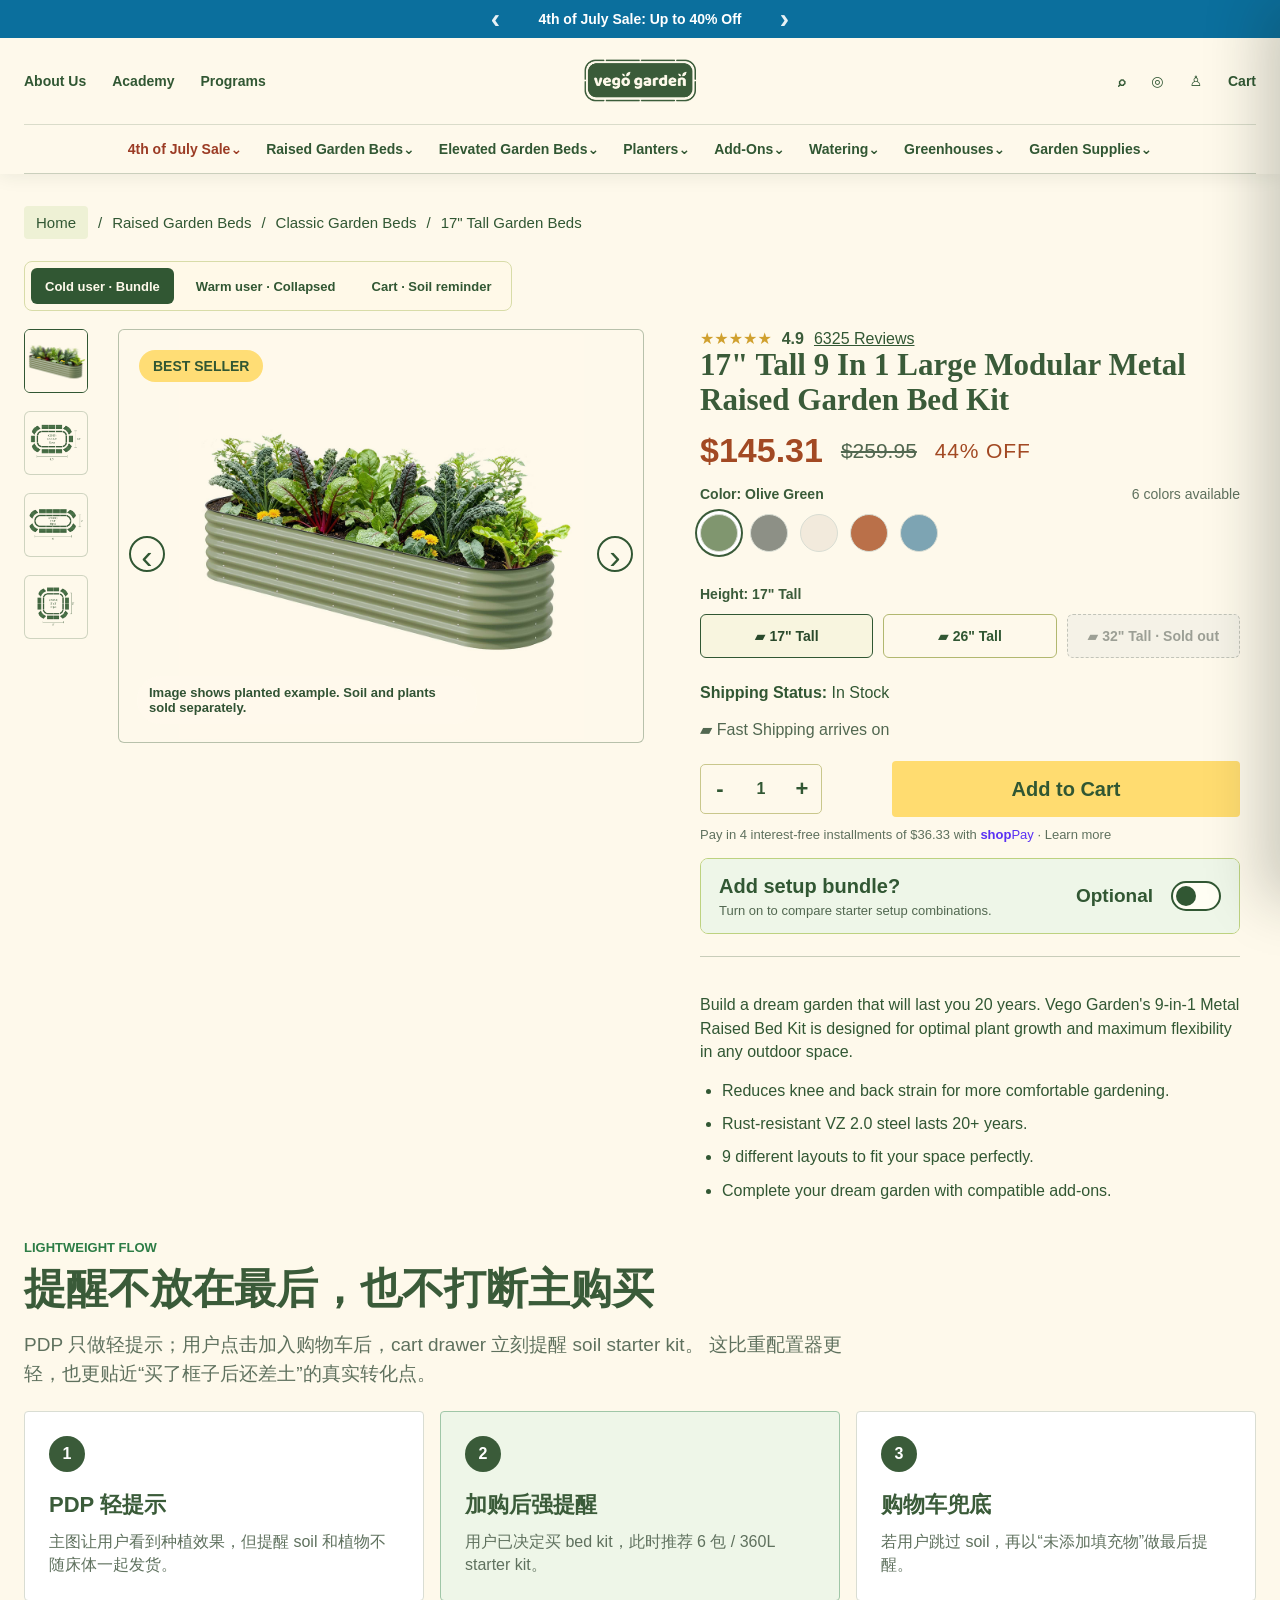
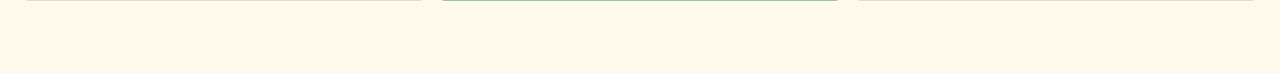
==== commit a27825a5: "Add setup toggle and bundle contents" ====
--- a/demo/index.html
+++ b/demo/index.html
@@ -115,18 +115,23 @@
           </div>
           <p class="pay-note">Pay in 4 interest-free installments of $36.33 with <strong>shop</strong><span>Pay</span> · Learn more</p>
           <section class="addon-recommendation is-cold" id="addonRecommendation">
-            <button class="addon-summary" id="addonSummary" aria-expanded="true">
+            <div class="addon-summary" id="addonSummary">
               <span>
-                <strong>Complete your setup</strong>
-                <small id="addonSummaryText">Choose a starter bundle before adding to cart.</small>
+                <strong>Add setup bundle?</strong>
+                <small id="addonSummaryText">Turn on to compare starter setup combinations.</small>
               </span>
               <b id="addonSummaryPrice">From $145.31</b>
-            </button>
+              <label class="setup-switch" aria-label="Show setup bundle options">
+                <input type="checkbox" id="setupToggle" />
+                <span></span>
+              </label>
+            </div>
             <div class="bundle-panel" id="bundlePanel">
               <button class="bundle-option" data-bundle="bed" data-soil="false">
                 <span>
                   <strong>Bed only</strong>
                   <small>Frame kit only. Soil and accessories can be added later.</small>
+                  <em>Bed frame</em>
                 </span>
                 <b>$145.31</b>
               </button>
@@ -134,6 +139,7 @@
                 <span>
                   <strong>Bed + Soil Starter</strong>
                   <small>Matched 350L soil plan for this selected bed.</small>
+                  <em>Bed frame · Compost 3 bags · Substrate 3 bags</em>
                 </span>
                 <b>$235.31</b>
               </button>
@@ -141,6 +147,7 @@
                 <span>
                   <strong>Complete Starter Kit</strong>
                   <small>Bed, soil starter, and irrigation-ready setup.</small>
+                  <em>Bed frame · Soil starter · Irrigation kit</em>
                 </span>
                 <b>$325.26</b>
               </button>
--- a/demo/styles.css
+++ b/demo/styles.css
@@ -475,7 +475,7 @@
 
 .addon-summary {
   display: grid;
-  grid-template-columns: 1fr auto;
+  grid-template-columns: 1fr auto auto;
   gap: 18px;
   align-items: center;
   width: 100%;
@@ -485,6 +485,7 @@
   color: #315733;
   background: #eef6e8;
   text-align: left;
+  cursor: pointer;
 }
 
 .addon-recommendation.is-warm .addon-summary {
@@ -512,6 +513,49 @@
 
 .addon-summary b {
   font-size: 19px;
+}
+
+.setup-switch {
+  position: relative;
+  display: inline-flex;
+  width: 50px;
+  height: 30px;
+}
+
+.setup-switch input {
+  position: absolute;
+  opacity: 0;
+}
+
+.setup-switch span {
+  position: absolute;
+  inset: 0;
+  border: 2px solid #315733;
+  border-radius: 999px;
+  background: #fffef4;
+  pointer-events: none;
+  transition: background 180ms ease;
+}
+
+.setup-switch span::before {
+  content: "";
+  position: absolute;
+  left: 3px;
+  top: 3px;
+  width: 20px;
+  height: 20px;
+  border-radius: 50%;
+  background: #315733;
+  transition: transform 180ms ease;
+}
+
+.setup-switch input:checked + span {
+  border-color: #315733;
+  background: #cbe6bc;
+}
+
+.setup-switch input:checked + span::before {
+  transform: translateX(20px);
 }
 
 .bundle-panel {
@@ -557,26 +601,23 @@
   line-height: 1.35;
 }
 
+.bundle-option em {
+  display: inline-flex;
+  width: fit-content;
+  max-width: 100%;
+  margin-top: 9px;
+  padding: 5px 8px;
+  border-radius: 999px;
+  color: #315733;
+  background: #eef1d5;
+  font-size: 12px;
+  font-style: normal;
+  line-height: 1.25;
+}
+
 .bundle-option b {
   color: #315733;
   font-size: 18px;
-}
-
-.addon-recommendation.is-warm:not(.is-expanded) .addon-summary {
-  grid-template-columns: 1fr auto auto;
-}
-
-.addon-recommendation.is-warm:not(.is-expanded) .addon-summary::after {
-  content: "+";
-  display: grid;
-  place-items: center;
-  width: 28px;
-  height: 28px;
-  border-radius: 50%;
-  color: #fef9eb;
-  background: #315733;
-  font-size: 20px;
-  font-weight: 800;
 }
 
 .setup-teaser {
@@ -2223,6 +2264,9 @@
 }
 
 .product-media {
+  position: sticky;
+  top: 190px;
+  align-self: start;
   display: grid;
   grid-template-columns: 76px 1fr;
   gap: 18px;
@@ -2476,6 +2520,10 @@
     grid-template-columns: 1fr;
   }
 
+  .product-media {
+    position: static;
+  }
+
   .thumb-column {
     grid-template-columns: repeat(4, 1fr);
     order: 2;
